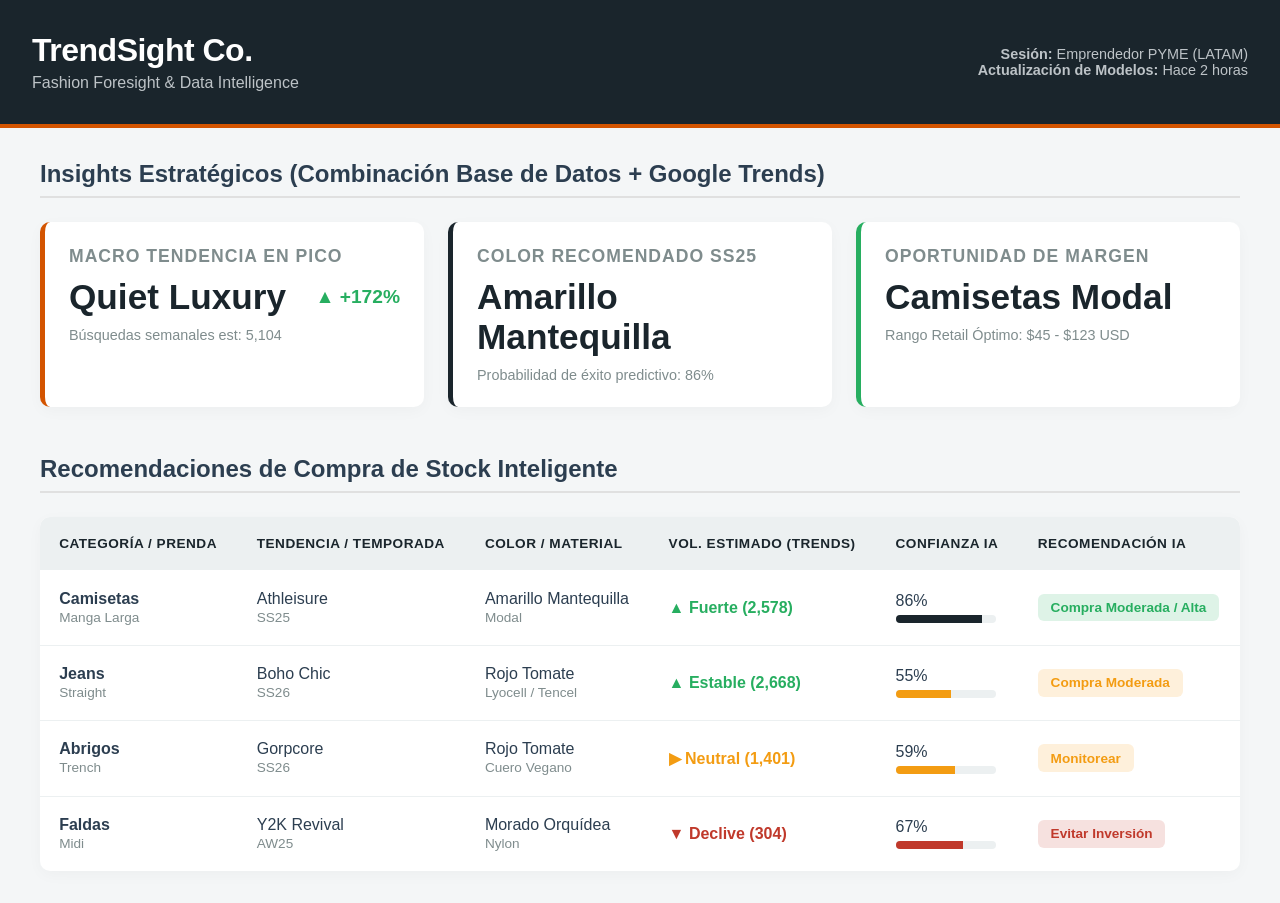
==== index.html @ 58eeb081 "Add files via upload" ====
<!DOCTYPE html>
<html lang="es">
<head>
    <meta charset="UTF-8">
    <meta name="viewport" content="width=device-width, initial-scale=1.0">
    <title>TrendSight Co. | Dashboard Predictivo</title>
    <style>
        :root { --primary: #1A252C; --accent: #D35400; --bg: #F4F6F7; --text: #2C3E50; --success: #27AE60; --danger: #C0392B; --warning: #F39C12; }
        body { font-family: 'Inter', 'Segoe UI', Tahoma, Geneva, sans-serif; background-color: var(--bg); color: var(--text); margin: 0; padding: 0; }
        header { background-color: var(--primary); color: white; padding: 2rem; display: flex; justify-content: space-between; align-items: center; border-bottom: 4px solid var(--accent); }
        header h1 { margin: 0; font-size: 2rem; font-weight: 700; letter-spacing: -0.5px; }
        .tagline { font-size: 1rem; color: #BDC3C7; margin-top: 5px; }
        .user-info { text-align: right; font-size: 0.9rem; color: #BDC3C7; }
        .container { max-width: 1200px; margin: 2rem auto; padding: 0 2rem; }
        .section-title { font-size: 1.5rem; border-bottom: 2px solid #E0E0E0; padding-bottom: 0.5rem; margin-bottom: 1.5rem; }
        
        .kpi-grid { display: grid; grid-template-columns: repeat(auto-fit, minmax(300px, 1fr)); gap: 1.5rem; margin-bottom: 3rem; }
        .kpi-card { background: white; border-radius: 10px; padding: 1.5rem; box-shadow: 0 4px 15px rgba(0,0,0,0.03); border-left: 5px solid var(--accent); transition: transform 0.2s; }
        .kpi-card:hover { transform: translateY(-5px); }
        .kpi-card h3 { margin: 0 0 10px 0; font-size: 1.1rem; color: #7F8C8D; text-transform: uppercase; letter-spacing: 1px; }
        .metric { font-size: 2.2rem; font-weight: 800; color: var(--primary); display: flex; align-items: center; justify-content: space-between; }
        .trend-up { color: var(--success); font-size: 1.2rem; }
        
        .data-table-container { background: white; border-radius: 10px; box-shadow: 0 4px 15px rgba(0,0,0,0.03); overflow: hidden; }
        table { width: 100%; border-collapse: collapse; text-align: left; }
        th { background-color: #ECF0F1; color: var(--primary); padding: 1.2rem; font-weight: 600; text-transform: uppercase; font-size: 0.85rem; letter-spacing: 0.5px; }
        td { padding: 1.2rem; border-bottom: 1px solid #ECF0F1; vertical-align: middle; }
        tr:last-child td { border-bottom: none; }
        tr:hover { background-color: #FAFAFA; }
        
        .badge { padding: 0.4rem 0.8rem; border-radius: 6px; font-size: 0.85rem; font-weight: 600; text-align: center; display: inline-block; }
        .badge-alta { background-color: rgba(39, 174, 96, 0.15); color: var(--success); }
        .badge-media { background-color: rgba(243, 156, 18, 0.15); color: var(--warning); }
        .badge-baja { background-color: rgba(192, 57, 43, 0.15); color: var(--danger); }
        
        .confidence-bar { height: 8px; background: #ECF0F1; border-radius: 4px; overflow: hidden; width: 100px; margin-top: 5px; }
        .confidence-fill { height: 100%; background: var(--primary); }
    </style>
</head>
<body>
    <header>
        <div>
            <h1>TrendSight Co.</h1>
            <div class="tagline">Fashion Foresight & Data Intelligence</div>
        </div>
        <div class="user-info">
            <strong>Sesión:</strong> Emprendedor PYME (LATAM)<br>
            <strong>Actualización de Modelos:</strong> Hace 2 horas
        </div>
    </header>

    <div class="container">
        <h2 class="section-title">Insights Estratégicos (Combinación Base de Datos + Google Trends)</h2>
        
        <div class="kpi-grid">
            <div class="kpi-card">
                <h3>Macro Tendencia en Pico</h3>
                <div class="metric">
                    Quiet Luxury
                    <span class="trend-up">▲ +172%</span>
                </div>
                <p style="margin: 10px 0 0 0; font-size: 0.9rem; color: #7F8C8D;">Búsquedas semanales est: 5,104</p>
            </div>
            <div class="kpi-card" style="border-left-color: var(--primary);">
                <h3>Color Recomendado SS25</h3>
                <div class="metric">
                    Amarillo Mantequilla
                </div>
                <p style="margin: 10px 0 0 0; font-size: 0.9rem; color: #7F8C8D;">Probabilidad de éxito predictivo: 86%</p>
            </div>
            <div class="kpi-card" style="border-left-color: var(--success);">
                <h3>Oportunidad de Margen</h3>
                <div class="metric">
                    Camisetas Modal
                </div>
                <p style="margin: 10px 0 0 0; font-size: 0.9rem; color: #7F8C8D;">Rango Retail Óptimo: $45 - $123 USD</p>
            </div>
        </div>

        <h2 class="section-title">Recomendaciones de Compra de Stock Inteligente</h2>
        
        <div class="data-table-container">
            <table>
                <thead>
                    <tr>
                        <th>Categoría / Prenda</th>
                        <th>Tendencia / Temporada</th>
                        <th>Color / Material</th>
                        <th>Vol. Estimado (Trends)</th>
                        <th>Confianza IA</th>
                        <th>Recomendación IA</th>
                    </tr>
                </thead>
                <tbody>
                    <tr>
                        <td><strong>Camisetas</strong><br><span style="font-size:0.85rem; color:#7F8C8D;">Manga Larga</span></td>
                        <td>Athleisure<br><span style="font-size:0.85rem; color:#7F8C8D;">SS25</span></td>
                        <td>Amarillo Mantequilla<br><span style="font-size:0.85rem; color:#7F8C8D;">Modal</span></td>
                        <td><span style="color: var(--success); font-weight:600;">▲ Fuerte (2,578)</span></td>
                        <td>
                            86%
                            <div class="confidence-bar"><div class="confidence-fill" style="width: 86%;"></div></div>
                        </td>
                        <td><span class="badge badge-alta">Compra Moderada / Alta</span></td>
                    </tr>
                    <tr>
                        <td><strong>Jeans</strong><br><span style="font-size:0.85rem; color:#7F8C8D;">Straight</span></td>
                        <td>Boho Chic<br><span style="font-size:0.85rem; color:#7F8C8D;">SS26</span></td>
                        <td>Rojo Tomate<br><span style="font-size:0.85rem; color:#7F8C8D;">Lyocell / Tencel</span></td>
                        <td><span style="color: var(--success); font-weight:600;">▲ Estable (2,668)</span></td>
                        <td>
                            55%
                            <div class="confidence-bar"><div class="confidence-fill" style="width: 55%; background: var(--warning);"></div></div>
                        </td>
                        <td><span class="badge badge-media">Compra Moderada</span></td>
                    </tr>
                    <tr>
                        <td><strong>Abrigos</strong><br><span style="font-size:0.85rem; color:#7F8C8D;">Trench</span></td>
                        <td>Gorpcore<br><span style="font-size:0.85rem; color:#7F8C8D;">SS26</span></td>
                        <td>Rojo Tomate<br><span style="font-size:0.85rem; color:#7F8C8D;">Cuero Vegano</span></td>
                        <td><span style="color: var(--warning); font-weight:600;">▶ Neutral (1,401)</span></td>
                        <td>
                            59%
                            <div class="confidence-bar"><div class="confidence-fill" style="width: 59%; background: var(--warning);"></div></div>
                        </td>
                        <td><span class="badge badge-media">Monitorear</span></td>
                    </tr>
                    <tr>
                        <td><strong>Faldas</strong><br><span style="font-size:0.85rem; color:#7F8C8D;">Midi</span></td>
                        <td>Y2K Revival<br><span style="font-size:0.85rem; color:#7F8C8D;">AW25</span></td>
                        <td>Morado Orquídea<br><span style="font-size:0.85rem; color:#7F8C8D;">Nylon</span></td>
                        <td><span style="color: var(--danger); font-weight:600;">▼ Declive (304)</span></td>
                        <td>
                            67%
                            <div class="confidence-bar"><div class="confidence-fill" style="width: 67%; background: var(--danger);"></div></div>
                        </td>
                        <td><span class="badge badge-baja">Evitar Inversión</span></td>
                    </tr>
                </tbody>
            </table>
        </div>
    </div>
<script>
    // Función para cargar los datos del JSON generado en Colab
    async function cargarDatosReales() {
        try {
            const respuesta = await fetch('datos_para_web.json');
            const datos = await respuesta.json();
            
            const tablaBody = document.querySelector('tbody');
            tablaBody.innerHTML = ''; // Limpiar datos de ejemplo

            datos.forEach(item => {
                const fila = document.createElement('tr');
                
                // Determinar el color de la tendencia (Momentum)
                const momentumColor = item['Momentum (%)'] >= 0 ? 'var(--success)' : 'var(--danger)';
                const flecha = item['Momentum (%)'] >= 0 ? '▲' : '▼';

                fila.innerHTML = `
                    <td><strong>${item.Tendencia}</strong></td>
                    <td>Temporada Actual</td>
                    <td>Ver Excel para detalles</td>
                    <td><span style="color: ${momentumColor}; font-weight:600;">${flecha} ${item['Momentum (%)']}%</span></td>
                    <td>${item['Interés Actual']} pts</td>
                    <td><span class="badge ${item['Momentum (%)'] > 5 ? 'badge-alta' : 'badge-media'}">
                        ${item['Momentum (%)'] > 5 ? 'Compra Sugerida' : 'Monitorear'}
                    </span></td>
                `;
                tablaBody.appendChild(fila);
            });
        } catch (error) {
            console.error("Error cargando el JSON:", error);
            // Si da error, es probable que necesites un servidor local (ver nota abajo)
        }
    }

    // Ejecutar la carga al abrir la página
    document.addEventListener('DOMContentLoaded', cargarDatosReales);
</script>
</body>
</html>
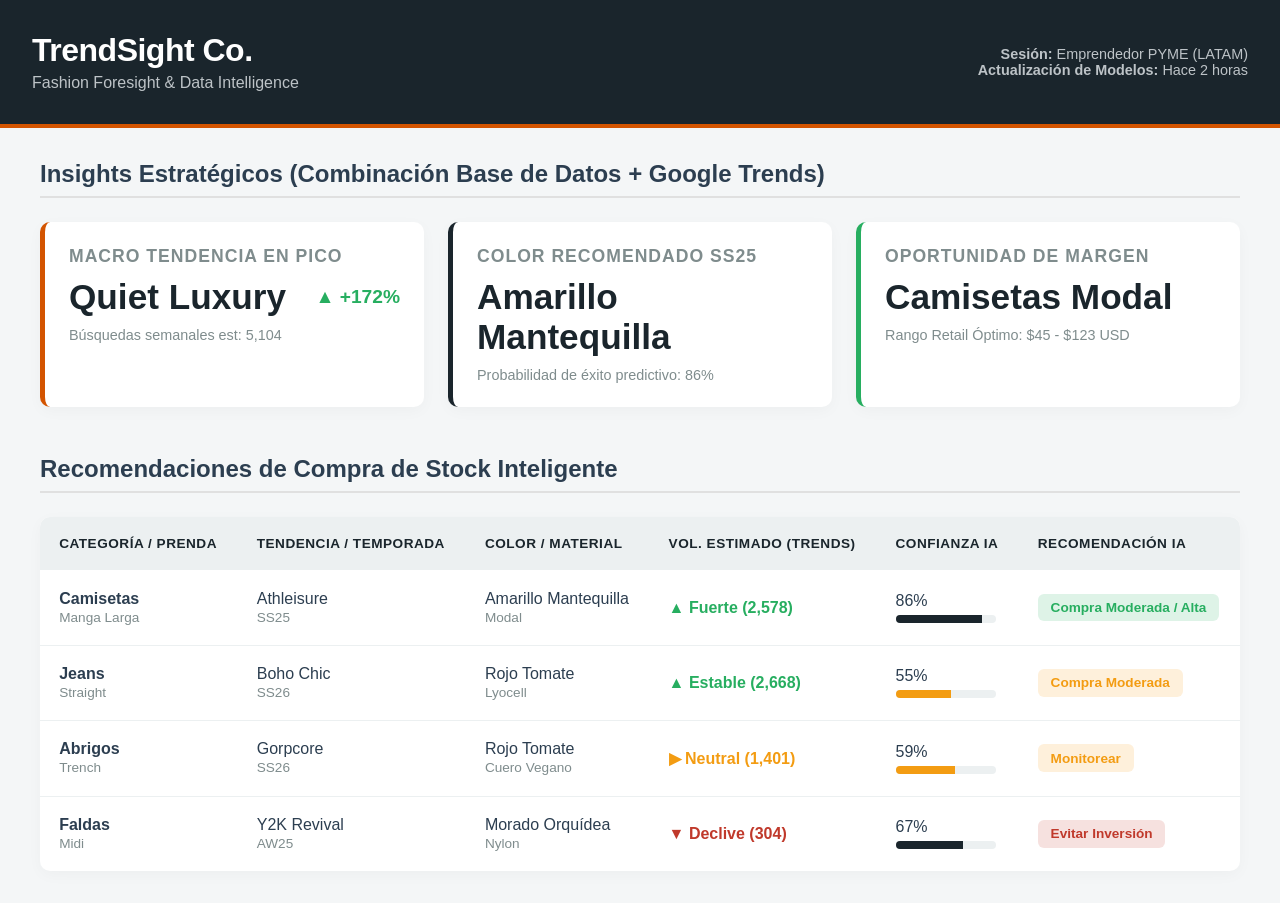
==== commit 4fd0495c: "Refactor HTML table and integrate data rendering" ====
--- a/index.html
+++ b/index.html
@@ -91,92 +91,56 @@
                         <th>Recomendación IA</th>
                     </tr>
                 </thead>
-                <tbody>
-                    <tr>
-                        <td><strong>Camisetas</strong><br><span style="font-size:0.85rem; color:#7F8C8D;">Manga Larga</span></td>
-                        <td>Athleisure<br><span style="font-size:0.85rem; color:#7F8C8D;">SS25</span></td>
-                        <td>Amarillo Mantequilla<br><span style="font-size:0.85rem; color:#7F8C8D;">Modal</span></td>
-                        <td><span style="color: var(--success); font-weight:600;">▲ Fuerte (2,578)</span></td>
-                        <td>
-                            86%
-                            <div class="confidence-bar"><div class="confidence-fill" style="width: 86%;"></div></div>
-                        </td>
-                        <td><span class="badge badge-alta">Compra Moderada / Alta</span></td>
-                    </tr>
-                    <tr>
-                        <td><strong>Jeans</strong><br><span style="font-size:0.85rem; color:#7F8C8D;">Straight</span></td>
-                        <td>Boho Chic<br><span style="font-size:0.85rem; color:#7F8C8D;">SS26</span></td>
-                        <td>Rojo Tomate<br><span style="font-size:0.85rem; color:#7F8C8D;">Lyocell / Tencel</span></td>
-                        <td><span style="color: var(--success); font-weight:600;">▲ Estable (2,668)</span></td>
-                        <td>
-                            55%
-                            <div class="confidence-bar"><div class="confidence-fill" style="width: 55%; background: var(--warning);"></div></div>
-                        </td>
-                        <td><span class="badge badge-media">Compra Moderada</span></td>
-                    </tr>
-                    <tr>
-                        <td><strong>Abrigos</strong><br><span style="font-size:0.85rem; color:#7F8C8D;">Trench</span></td>
-                        <td>Gorpcore<br><span style="font-size:0.85rem; color:#7F8C8D;">SS26</span></td>
-                        <td>Rojo Tomate<br><span style="font-size:0.85rem; color:#7F8C8D;">Cuero Vegano</span></td>
-                        <td><span style="color: var(--warning); font-weight:600;">▶ Neutral (1,401)</span></td>
-                        <td>
-                            59%
-                            <div class="confidence-bar"><div class="confidence-fill" style="width: 59%; background: var(--warning);"></div></div>
-                        </td>
-                        <td><span class="badge badge-media">Monitorear</span></td>
-                    </tr>
-                    <tr>
-                        <td><strong>Faldas</strong><br><span style="font-size:0.85rem; color:#7F8C8D;">Midi</span></td>
-                        <td>Y2K Revival<br><span style="font-size:0.85rem; color:#7F8C8D;">AW25</span></td>
-                        <td>Morado Orquídea<br><span style="font-size:0.85rem; color:#7F8C8D;">Nylon</span></td>
-                        <td><span style="color: var(--danger); font-weight:600;">▼ Declive (304)</span></td>
-                        <td>
-                            67%
-                            <div class="confidence-bar"><div class="confidence-fill" style="width: 67%; background: var(--danger);"></div></div>
-                        </td>
-                        <td><span class="badge badge-baja">Evitar Inversión</span></td>
-                    </tr>
+                <tbody id="tabla-cuerpo">
+                    <!-- Los datos se insertarán aquí por JavaScript -->
                 </tbody>
             </table>
         </div>
     </div>
-<script>
-    // Función para cargar los datos del JSON generado en Colab
-    async function cargarDatosReales() {
-        try {
-            const respuesta = await fetch('datos_para_web.json');
-            const datos = await respuesta.json();
-            
-            const tablaBody = document.querySelector('tbody');
-            tablaBody.innerHTML = ''; // Limpiar datos de ejemplo
+
+    <script>
+        // DATOS INTEGRADOS DIRECTAMENTE (Sin fetch, no falla en GitHub Pages)
+        const datos = [
+            {"Categoria": "Camisetas (Manga Larga)", "Tendencia": "Athleisure (SS25)", "Color": "Amarillo Mantequilla / Modal", "Volumen": "▲ Fuerte (2,578)", "Confianza": 86, "Recomendacion": "Compra Moderada / Alta", "TipoBadge": "badge-alta"},
+            {"Categoria": "Jeans (Straight)", "Tendencia": "Boho Chic (SS26)", "Color": "Rojo Tomate / Lyocell", "Volumen": "▲ Estable (2,668)", "Confianza": 55, "Recomendacion": "Compra Moderada", "TipoBadge": "badge-media"},
+            {"Categoria": "Abrigos (Trench)", "Tendencia": "Gorpcore (SS26)", "Color": "Rojo Tomate / Cuero Vegano", "Volumen": "▶ Neutral (1,401)", "Confianza": 59, "Recomendacion": "Monitorear", "TipoBadge": "badge-media"},
+            {"Categoria": "Faldas (Midi)", "Tendencia": "Y2K Revival (AW25)", "Color": "Morado Orquídea / Nylon", "Volumen": "▼ Declive (304)", "Confianza": 67, "Recomendacion": "Evitar Inversión", "TipoBadge": "badge-baja"}
+        ];
+
+        function renderizarTabla() {
+            const tablaBody = document.getElementById('tabla-cuerpo');
+            tablaBody.innerHTML = ''; 
 
             datos.forEach(item => {
                 const fila = document.createElement('tr');
                 
-                // Determinar el color de la tendencia (Momentum)
-                const momentumColor = item['Momentum (%)'] >= 0 ? 'var(--success)' : 'var(--danger)';
-                const flecha = item['Momentum (%)'] >= 0 ? '▲' : '▼';
+                // Color del porcentaje de confianza
+                let colorBarra = 'var(--primary)';
+                if(item.Confianza < 60) colorBarra = 'var(--warning)';
+                if(item.Confianza < 40) colorBarra = 'var(--danger)';
+
+                // Color del texto de volumen
+                let colorVolumen = 'var(--success)';
+                if(item.Volumen.includes('Neutral')) colorVolumen = 'var(--warning)';
+                if(item.Volumen.includes('Declive')) colorVolumen = 'var(--danger)';
 
                 fila.innerHTML = `
-                    <td><strong>${item.Tendencia}</strong></td>
-                    <td>Temporada Actual</td>
-                    <td>Ver Excel para detalles</td>
-                    <td><span style="color: ${momentumColor}; font-weight:600;">${flecha} ${item['Momentum (%)']}%</span></td>
-                    <td>${item['Interés Actual']} pts</td>
-                    <td><span class="badge ${item['Momentum (%)'] > 5 ? 'badge-alta' : 'badge-media'}">
-                        ${item['Momentum (%)'] > 5 ? 'Compra Sugerida' : 'Monitorear'}
-                    </span></td>
+                    <td><strong>${item.Categoria.split(' (')[0]}</strong><br><span style="font-size:0.85rem; color:#7F8C8D;">${item.Categoria.split('(')[1].replace(')','')}</span></td>
+                    <td>${item.Tendencia.split(' (')[0]}<br><span style="font-size:0.85rem; color:#7F8C8D;">${item.Tendencia.split('(')[1].replace(')','')}</span></td>
+                    <td>${item.Color.split(' / ')[0]}<br><span style="font-size:0.85rem; color:#7F8C8D;">${item.Color.split(' / ')[1]}</span></td>
+                    <td><span style="color: ${colorVolumen}; font-weight:600;">${item.Volumen}</span></td>
+                    <td>
+                        ${item.Confianza}%
+                        <div class="confidence-bar"><div class="confidence-fill" style="width: ${item.Confianza}%; background: ${colorBarra};"></div></div>
+                    </td>
+                    <td><span class="badge ${item.TipoBadge}">${item.Recomendacion}</span></td>
                 `;
                 tablaBody.appendChild(fila);
             });
-        } catch (error) {
-            console.error("Error cargando el JSON:", error);
-            // Si da error, es probable que necesites un servidor local (ver nota abajo)
         }
-    }
 
-    // Ejecutar la carga al abrir la página
-    document.addEventListener('DOMContentLoaded', cargarDatosReales);
-</script>
+        // Cargar al iniciar
+        window.onload = renderizarTabla;
+    </script>
 </body>
-</html>+</html>
